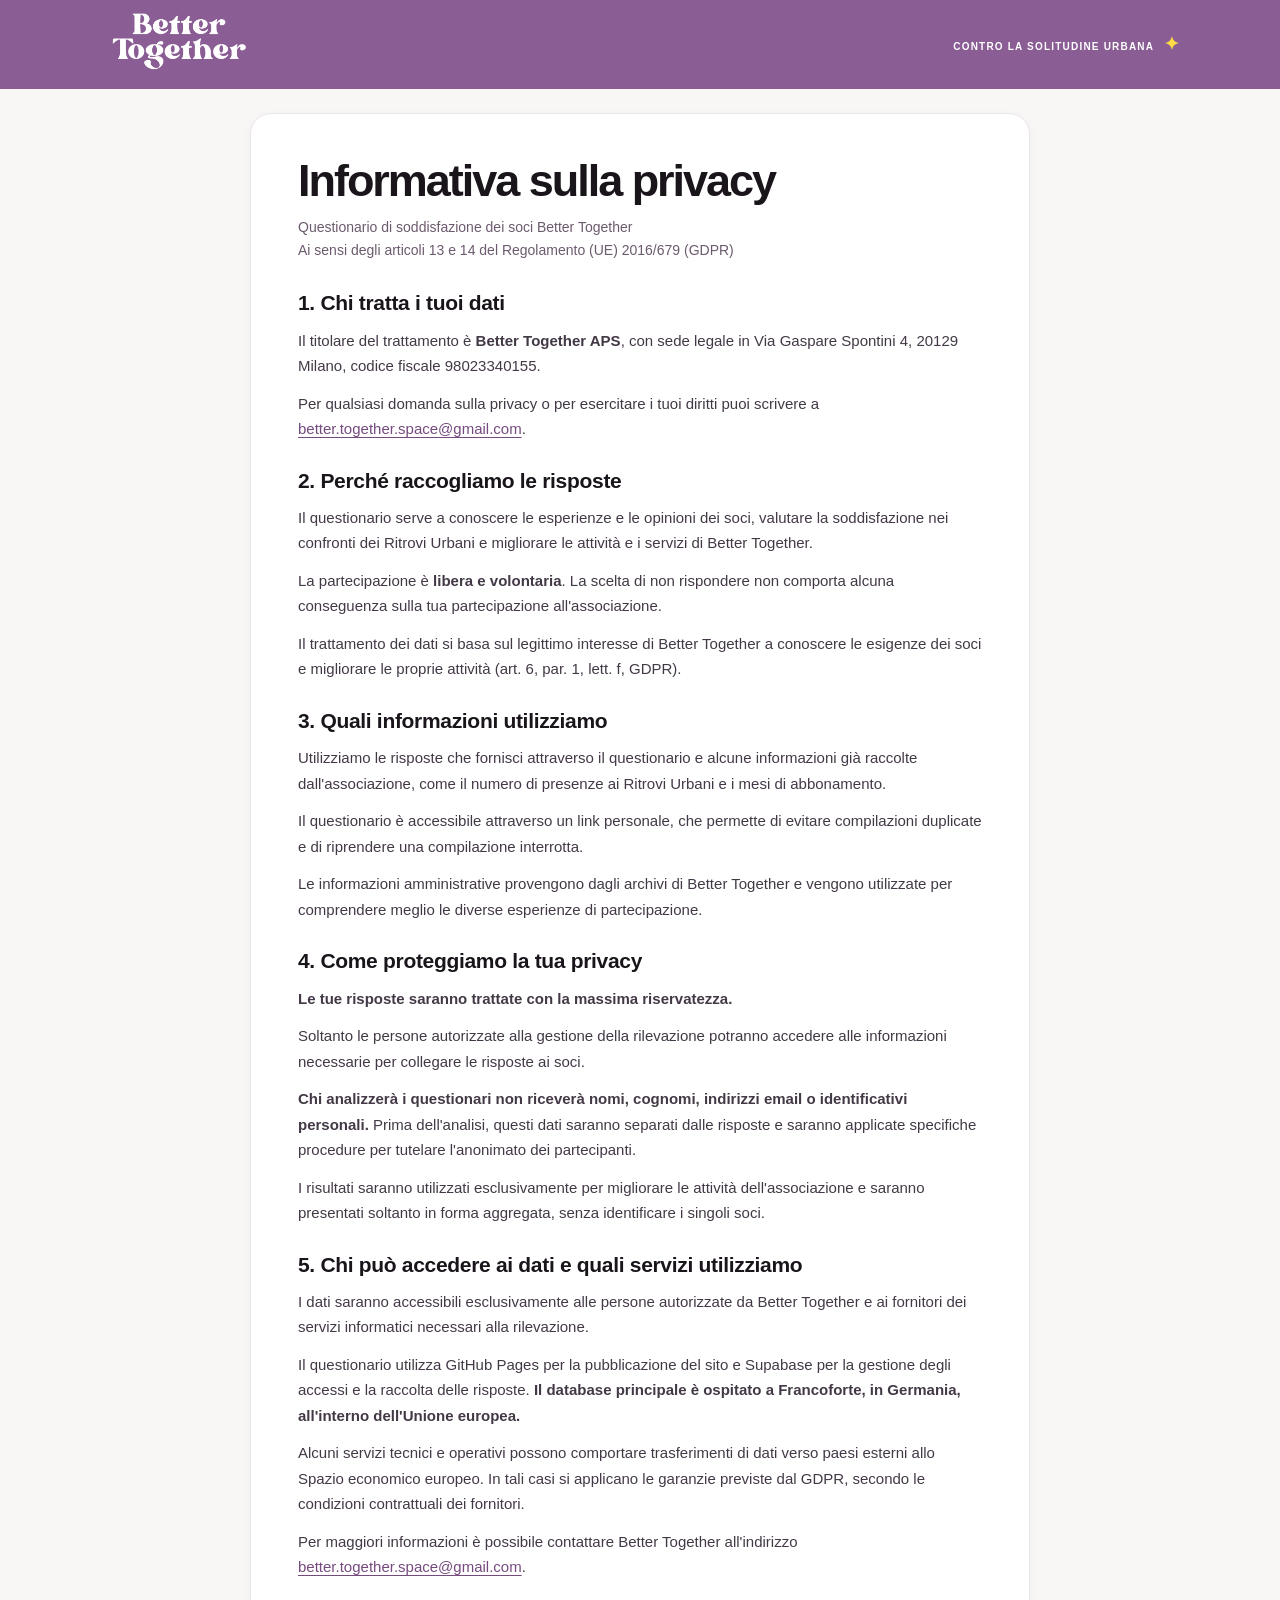
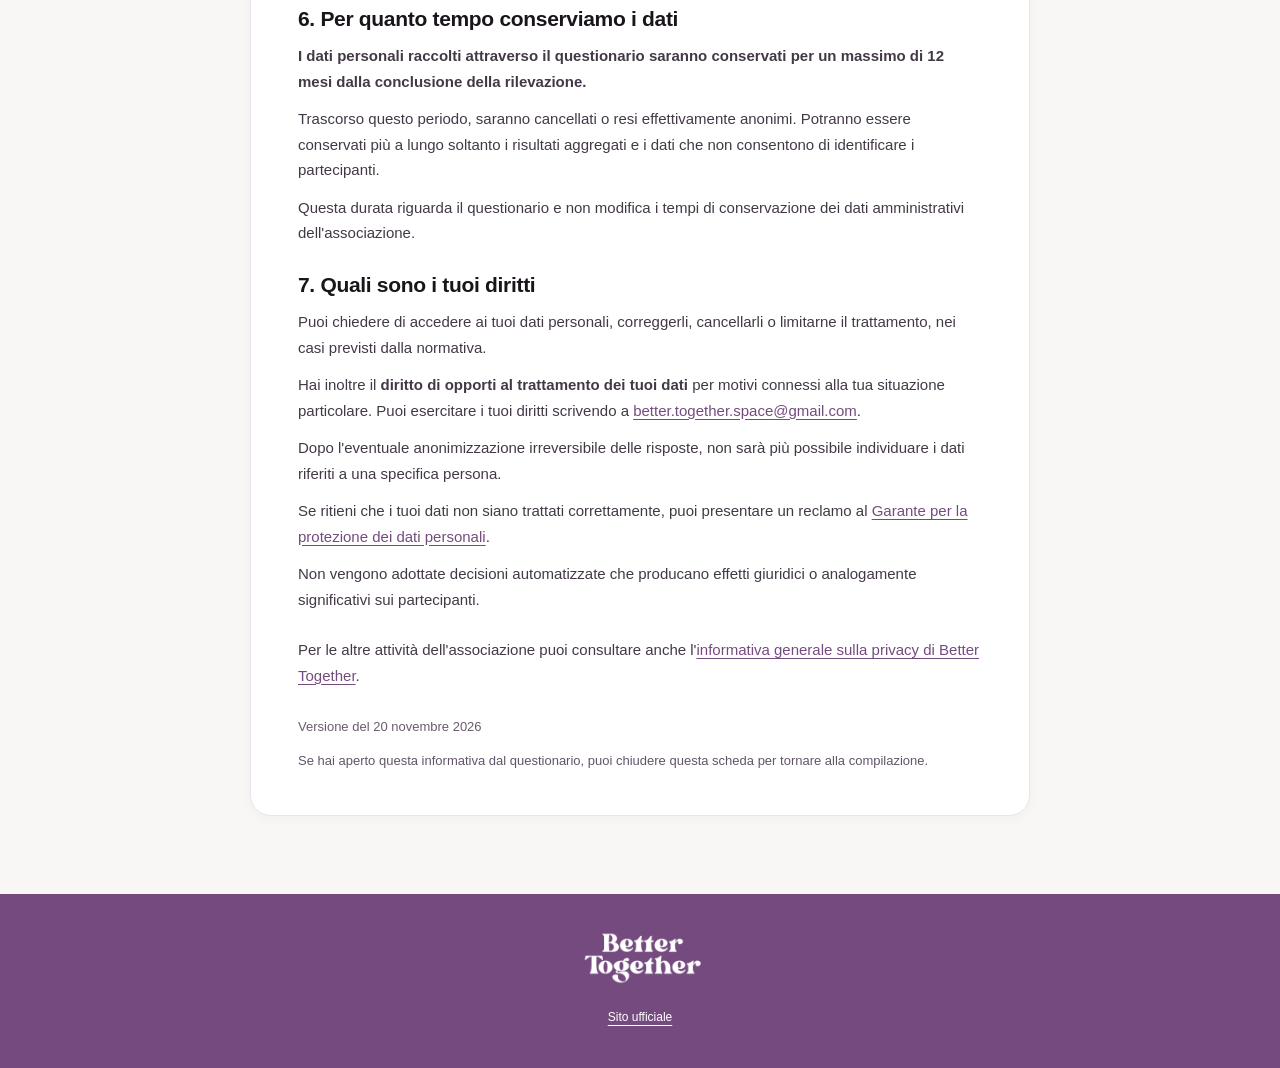
==== privacy.html @ 7e8d539b "Add files via upload" ====
<!doctype html>
<html lang="it">
<head>
<meta charset="utf-8">
<meta name="viewport" content="width=device-width,initial-scale=1">
<meta name="theme-color" content="#8a5d94">
<meta name="description" content="Informativa sul trattamento dei dati personali del questionario Better Together">
<meta name="referrer" content="no-referrer">
<title>Better Together | Informativa sulla privacy</title>
<link rel="stylesheet" href="styles.css">
</head>
<body>
<header class="site-top"><div class="header-inner"><div class="brand-wordmark"><img src="logo.png" alt="Better Together" width="177" height="78"></div><div class="header-right"><span class="header-kicker">CONTRO LA SOLITUDINE URBANA <span aria-hidden="true">✦</span></span></div></div></header>
<main class="shell" id="contenuto"><article class="single-flow"><div class="question-card intro-card bt-privacy-document">
<h1>Informativa sulla privacy</h1>
<p class="privacy-subtitle">Questionario di soddisfazione dei soci Better Together<br>Ai sensi degli articoli 13 e 14 del Regolamento (UE) 2016/679 (GDPR)</p>
<section><h2>1. Chi tratta i tuoi dati</h2>
<p>Il titolare del trattamento è <strong>Better Together APS</strong>, con sede legale in Via Gaspare Spontini 4, 20129 Milano, codice fiscale 98023340155.</p>
<p>Per qualsiasi domanda sulla privacy o per esercitare i tuoi diritti puoi scrivere a <a href="mailto:better.together.space@gmail.com">better.together.space@gmail.com</a>.</p></section>
<section><h2>2. Perché raccogliamo le risposte</h2>
<p>Il questionario serve a conoscere le esperienze e le opinioni dei soci, valutare la soddisfazione nei confronti dei Ritrovi Urbani e migliorare le attività e i servizi di Better Together.</p>
<p>La partecipazione è <strong>libera e volontaria</strong>. La scelta di non rispondere non comporta alcuna conseguenza sulla tua partecipazione all'associazione.</p>
<p>Il trattamento dei dati si basa sul legittimo interesse di Better Together a conoscere le esigenze dei soci e migliorare le proprie attività (art. 6, par. 1, lett. f, GDPR).</p></section>
<section><h2>3. Quali informazioni utilizziamo</h2>
<p>Utilizziamo le risposte che fornisci attraverso il questionario e alcune informazioni già raccolte dall'associazione, come il numero di presenze ai Ritrovi Urbani e i mesi di abbonamento.</p>
<p>Il questionario è accessibile attraverso un link personale, che permette di evitare compilazioni duplicate e di riprendere una compilazione interrotta.</p>
<p>Le informazioni amministrative provengono dagli archivi di Better Together e vengono utilizzate per comprendere meglio le diverse esperienze di partecipazione.</p></section>
<section><h2>4. Come proteggiamo la tua privacy</h2>
<p><strong>Le tue risposte saranno trattate con la massima riservatezza.</strong></p>
<p>Soltanto le persone autorizzate alla gestione della rilevazione potranno accedere alle informazioni necessarie per collegare le risposte ai soci.</p>
<p><strong>Chi analizzerà i questionari non riceverà nomi, cognomi, indirizzi email o identificativi personali.</strong> Prima dell'analisi, questi dati saranno separati dalle risposte e saranno applicate specifiche procedure per tutelare l'anonimato dei partecipanti.</p>
<p>I risultati saranno utilizzati esclusivamente per migliorare le attività dell'associazione e saranno presentati soltanto in forma aggregata, senza identificare i singoli soci.</p></section>
<section><h2>5. Chi può accedere ai dati e quali servizi utilizziamo</h2>
<p>I dati saranno accessibili esclusivamente alle persone autorizzate da Better Together e ai fornitori dei servizi informatici necessari alla rilevazione.</p>
<p>Il questionario utilizza GitHub Pages per la pubblicazione del sito e Supabase per la gestione degli accessi e la raccolta delle risposte. <strong>Il database principale è ospitato a Francoforte, in Germania, all'interno dell'Unione europea.</strong></p>
<p>Alcuni servizi tecnici e operativi possono comportare trasferimenti di dati verso paesi esterni allo Spazio economico europeo. In tali casi si applicano le garanzie previste dal GDPR, secondo le condizioni contrattuali dei fornitori.</p>
<p>Per maggiori informazioni è possibile contattare Better Together all'indirizzo <a href="mailto:better.together.space@gmail.com">better.together.space@gmail.com</a>.</p></section>
<section><h2>6. Per quanto tempo conserviamo i dati</h2>
<p><strong>I dati personali raccolti attraverso il questionario saranno conservati per un massimo di 12 mesi dalla conclusione della rilevazione.</strong></p>
<p>Trascorso questo periodo, saranno cancellati o resi effettivamente anonimi. Potranno essere conservati più a lungo soltanto i risultati aggregati e i dati che non consentono di identificare i partecipanti.</p>
<p>Questa durata riguarda il questionario e non modifica i tempi di conservazione dei dati amministrativi dell'associazione.</p></section>
<section><h2>7. Quali sono i tuoi diritti</h2>
<p>Puoi chiedere di accedere ai tuoi dati personali, correggerli, cancellarli o limitarne il trattamento, nei casi previsti dalla normativa.</p>
<p>Hai inoltre il <strong>diritto di opporti al trattamento dei tuoi dati</strong> per motivi connessi alla tua situazione particolare. Puoi esercitare i tuoi diritti scrivendo a <a href="mailto:better.together.space@gmail.com">better.together.space@gmail.com</a>.</p>
<p>Dopo l'eventuale anonimizzazione irreversibile delle risposte, non sarà più possibile individuare i dati riferiti a una specifica persona.</p>
<p>Se ritieni che i tuoi dati non siano trattati correttamente, puoi presentare un reclamo al <a href="https://www.garanteprivacy.it/" target="_blank" rel="noopener noreferrer">Garante per la protezione dei dati personali</a>.</p>
<p>Non vengono adottate decisioni automatizzate che producano effetti giuridici o analogamente significativi sui partecipanti.</p></section>
<p>Per le altre attività dell'associazione puoi consultare anche l'<a href="https://www.bettertogetherspace.it/privacy" target="_blank" rel="noopener noreferrer">informativa generale sulla privacy di Better Together</a>.</p>
<p class="privacy-date">Versione del 20 novembre 2026</p>
<p class="privacy-hint">Se hai aperto questa informativa dal questionario, puoi chiudere questa scheda per tornare alla compilazione.</p>
</div></article></main>
<footer class="site-footer"><div class="footer-logo"><img src="logo.png" alt="Better Together" width="132" height="60"></div><div><a href="https://www.bettertogetherspace.it/" target="_blank" rel="noopener noreferrer">Sito ufficiale</a></div></footer>
</body></html>
---- styles.css ----
/* Better Together - questionario di prova. Palette coordinata al materiale
   pubblico dell'associazione. Logo originale fornito dall'utente.
   I valori CSS non sono copiati dal sito ufficiale: non si certifica una
   corrispondenza pixel-per-pixel senza il foglio di stile originale. */
:root {
 --ink:#19151b; --ink2:#524b53; --quiet:#716973;
 --purple:#8a5d94; --purple-dark:#754b7f; --purple-soft:#f1e9f3;
 --yellow:#ffdc46; --canvas:#f9f7f5; --paper:#ffffff;
 --line:#e7e0e8; --radius:18px;
 --accent:var(--purple); --accent2:var(--purple-dark);
}
*{box-sizing:border-box}
html{font-family:Inter,"Helvetica Neue",Arial,sans-serif;line-height:1.52;background:var(--canvas);color:var(--ink)}
body{margin:0;background:var(--canvas)}
button,input,textarea{font:inherit}
button{cursor:pointer}
a{color:var(--purple-dark)}
button:focus-visible,input:focus-visible,textarea:focus-visible,a:focus-visible{outline:3px solid var(--yellow);outline-offset:3px}
[hidden],.hidden{display:none!important}
h1,h2,h3,p{margin-top:0}
h1,h2,h3{color:var(--ink)}
h1{font-weight:800;font-size:clamp(38px,5vw,66px);line-height:1.08;letter-spacing:-.048em}
h2{font-weight:750;font-size:clamp(24px,3vw,34px);line-height:1.28;letter-spacing:-.03em}
h3{font-size:20px;font-weight:750;line-height:1.35;letter-spacing:-.02em}
.site-top{background:var(--purple);color:#fff;padding:14px 24px;border-bottom:0;min-height:107px;display:flex;align-items:center}
.header-inner{width:min(1080px,100%);margin:0 auto;display:flex;justify-content:space-between;align-items:center;gap:25px}
.brand-wordmark{display:inline-flex;align-items:center;flex-shrink:0;text-decoration:none;line-height:1}
.brand-wordmark img{display:block;width:177px;height:auto;max-height:92px;object-fit:contain}
.header-right{display:flex;align-items:flex-end;flex-direction:column;gap:9px}
.header-kicker{color:#fff;font-size:10px;text-transform:uppercase;letter-spacing:.12em;font-weight:700}
.header-kicker span{color:var(--yellow);font-size:18px;margin-left:6px}
.top-label{font-weight:750;color:#19151b;background:var(--yellow);font-size:10px;letter-spacing:.105em;text-transform:uppercase;border-radius:999px;padding:7px 14px}
.demo-ribbon{background:#f0e7f2;color:#53395c;padding:9px 18px;text-align:center;font-size:10px;letter-spacing:.13em;font-weight:750;border-bottom:1px solid #e8deeb}
.demo-ribbon span{color:#a67d13;margin:0 7px;font-size:15px}
.shell{width:min(1040px,100%);margin:0 auto;padding:43px 24px 78px;min-height:calc(100vh - 270px)}
.site-footer{background:var(--purple-dark);color:#fff;text-align:center;padding:35px 18px 42px;font-size:12px;display:flex;flex-direction:column;align-items:center;gap:10px}
.site-footer a{color:#fff;text-underline-offset:4px}.site-footer span{color:var(--yellow);margin:0 8px}
.footer-logo img{display:block;width:132px;height:auto;max-height:70px;margin:0 auto 5px;object-fit:contain}
.eyebrow{display:inline-block;color:var(--purple-dark);font-weight:750;font-size:11px;letter-spacing:.13em;margin-bottom:17px}
.lead{font-size:17px;line-height:1.65;color:var(--ink2);max-width:650px}
.muted{color:var(--ink2)}.small{font-size:13px}
.home-hero{background:var(--purple);color:#fff;padding:55px 58px 56px;border:0;border-radius:22px;position:relative;isolation:isolate;overflow:hidden;margin:0 0 40px}
.home-hero:before{display:none}
.home-hero:after{content:'\2726';position:absolute;right:28px;top:-52px;font:bold 265px/1 Georgia,serif;color:rgba(255,220,70,.28);z-index:-1;transform:rotate(-10deg)}
.home-hero .eyebrow{color:var(--yellow);background:none;border:0;border-radius:0;padding:0;letter-spacing:.13em}
.home-hero h1{font-size:clamp(42px,6vw,76px);font-weight:800;line-height:1.03;letter-spacing:-.055em;color:#fff;max-width:700px;margin-bottom:22px}
.home-hero h1 em{font-style:normal;color:var(--yellow);background:none;border:0;box-shadow:none;padding:0;transform:none;display:inline}
.home-hero .lead{color:#fff;max-width:570px;font-weight:450;position:relative}
.hero-lines{display:inline-flex;align-items:center;gap:3px;border:0;border-radius:999px;background:rgba(0,0,0,.23);color:#fff;letter-spacing:.10em;font-weight:700;font-size:10px;padding:10px 15px;margin-top:14px;flex-wrap:wrap}
.hero-lines span{color:var(--yellow);font-size:17px;margin:0 7px}
.mini-heading{font-size:26px;font-weight:780;margin:36px 0 6px;letter-spacing:-.025em}
.profile-grid{display:grid;grid-template-columns:repeat(2,minmax(0,1fr));gap:17px;margin:22px 0 32px}
.profile-card{display:block;background:white;color:inherit;text-decoration:none;border:1px solid var(--line);padding:26px;border-radius:17px;transition:box-shadow .15s,transform .15s,border-color .15s}
.profile-card:hover{border-color:var(--purple);box-shadow:0 5px 16px rgba(70,40,80,.06);transform:translateY(-2px)}
.profile-card h3{margin:15px 0 8px}.profile-card p{font-size:14px;color:var(--ink2);margin-bottom:20px}
.tag{display:inline-block;background:var(--purple-soft);color:#694373;font-size:11px;letter-spacing:.04em;font-weight:750;border-radius:999px;padding:6px 11px}
.tag.green{background:#ebf1e9;color:#366344}.tag.amber{background:#fff1d1;color:#795914}
.card-foot{display:flex;justify-content:space-between;align-items:center;gap:12px;padding-top:16px;border-top:1px solid var(--line);font-size:12px;font-weight:700}
.card-foot span:last-child{color:var(--purple-dark)}.card-foot b{font-size:18px}
.intro-note,.aside-note{border:1px solid #e7dce9;background:#f3edf5;color:#4d3a53;border-radius:13px;padding:16px 20px;font-size:14px;line-height:1.55}
.single-flow{max-width:780px;margin:0 auto}
.headrow{display:flex;justify-content:space-between;align-items:center;gap:14px;margin:12px 0 10px}
.count{color:var(--ink2);font-size:13px;font-weight:650}
.demo-id{border:1px solid #e4d9e6;color:#6a5071;background:#f5eef6;border-radius:999px;font-size:11px;font-weight:700;padding:5px 11px}
.progress-bg{height:7px;background:#e8e0e9;border-radius:999px;overflow:hidden;margin-bottom:28px}
.progress-fill{height:100%;background:var(--purple);border-radius:999px;transition:width .2s}
.question-card{background:var(--paper);border:1px solid #eae4eb;border-radius:21px;box-shadow:0 3px 12px rgba(70,40,80,.035);padding:43px 47px;min-height:320px}
.question-card h2{font-size:clamp(24px,3vw,33px);font-weight:750;margin:0 0 25px;line-height:1.32}
.question-code{display:inline-block;background:var(--purple-soft);color:#604369;border-radius:999px;font-size:11px;font-weight:750;letter-spacing:.07em;padding:7px 12px;margin-bottom:23px}
.hint{font-size:14px;color:#5d5260;line-height:1.6;margin-bottom:17px}
.choice-list{display:grid;gap:10px}
.choice{display:flex;align-items:flex-start;gap:14px;background:#fff;border:1px solid #e4dce5;border-radius:12px;padding:15px 17px;font-size:15px;line-height:1.5;cursor:pointer;transition:background .12s,border-color .12s}
.choice:hover,.special-choice:hover{border-color:#ae8bb6;background:#fcf9fc}
.choice.selected,.special-choice.selected{background:#f4ebf6;border-color:var(--purple);box-shadow:inset 0 0 0 1px var(--purple)}
.choice input{width:19px;height:19px;flex-shrink:0;margin:2px 0 0;accent-color:var(--purple)}
.specials{display:grid;gap:9px;margin-top:22px}.specials .choice-list{gap:9px}
.special-choice{display:flex;align-items:center;gap:12px;border:1px solid #e3dce5;border-radius:12px;background:#fdfbfd;padding:13px 16px;font-size:14px;cursor:pointer}
.special-choice input,.matrix-special input{accent-color:var(--purple)}
.write-in{display:block;margin:10px 0 4px 31px}.write-in label{display:block;font-size:12px;color:var(--ink2);margin-bottom:6px}
.write-in input,.open-answer{display:block;width:100%;background:#fff;border:1px solid #d9cddb;color:var(--ink);border-radius:10px;padding:13px 14px}
.open-answer{min-height:135px;resize:vertical}
.scale-labeled{display:grid;grid-template-columns:repeat(5,minmax(0,1fr));gap:8px;margin:13px 0 20px}
.scale-label{display:flex;flex-direction:column;align-items:center;justify-content:flex-start;min-width:0;gap:10px;background:#fff;color:var(--ink);border:1px solid #e1d9e3;border-radius:12px;min-height:112px;padding:13px 7px 11px;text-align:center;transition:background .12s,border-color .12s}
.scale-label:hover{border-color:var(--purple);background:#faf5fb}
.scale-label strong{display:flex;align-items:center;justify-content:center;width:36px;height:36px;border-radius:50%;background:var(--purple-soft);color:#55385e;font-size:17px}
.scale-label span{font-size:12px;line-height:1.24;overflow-wrap:anywhere}
.scale-label.active{background:var(--purple);color:#fff;border-color:var(--purple)}
.scale-label.active strong{background:#fff;color:var(--purple-dark)}
.mobile-scale-legend{display:none}
.item-label{padding:13px 16px;margin:0 0 21px;background:var(--purple-soft);color:#5c3a64;border-radius:10px;font-weight:720}
.scale-legend{display:grid;grid-template-columns:repeat(5,minmax(0,1fr));gap:5px;border-bottom:1px solid var(--line);padding:10px 0 16px;color:#66546a;font-size:10px;line-height:1.32}
.scale-legend span{text-align:center}.scale-legend b{display:block;font-size:15px}
.matrix-row{padding:19px 0;border-bottom:1px solid var(--line)}
.matrix-label{font-size:15px;font-weight:700;margin-bottom:13px}
.matrix-numbers{display:grid;grid-template-columns:repeat(5,minmax(0,1fr));gap:7px}
.matrix-choice{border:1px solid #ddd3df;border-radius:10px;background:#fff;color:var(--ink);font-size:15px;min-height:43px;font-weight:750}
.matrix-choice:hover{border-color:var(--purple)}
.matrix-choice.active{background:var(--purple);color:#fff;border-color:var(--purple)}
.matrix-extras{display:grid;gap:8px;margin-top:13px}
.matrix-special{display:flex;gap:8px;align-items:flex-start;color:var(--ink2);font-size:12px;cursor:pointer}
.matrix-special input{margin-top:3px;flex:none}.matrix-special.selected{color:var(--purple-dark);font-weight:700}
.postal-label{display:block;font-size:13px;font-weight:700;margin-bottom:8px}
.postal-wrap input{width:min(260px,100%);background:#fff;color:var(--ink);border:1px solid #d5c9d6;border-radius:11px;padding:14px;font-size:18px;letter-spacing:.12em}
.intro-card h1{font-size:clamp(33px,4vw,48px);margin-bottom:23px}
.intro-text{font-size:15px;color:#4d454f;line-height:1.72}.intro-text p{margin-bottom:15px}
.intro-card .aside-note{margin-top:22px}
.intro-box{background:var(--purple-soft);border-left:4px solid var(--purple);padding:16px 20px;margin:23px 0;border-radius:0 12px 12px 0}
.intro-box strong{display:block;margin-bottom:5px}.intro-box p{color:var(--ink2);font-size:14px;margin:0}
.skip{border-top:1px solid var(--line);padding-top:18px;margin:27px 0 0;color:#756c77;font-size:13px}
.actions{display:flex;align-items:center;justify-content:space-between;gap:12px;margin:24px 0 17px}
.btn{display:inline-flex;align-items:center;justify-content:center;gap:8px;text-decoration:none;border:1px solid #d2c4d4;background:#fff;color:#4c3852;border-radius:999px;padding:13px 23px;font-weight:730;font-size:14px;transition:background .12s,transform .12s}
.btn:hover{background:#f3ebf4;transform:translateY(-1px)}
.btn.primary{border-color:var(--purple);background:var(--purple);color:#fff}
.btn.primary:hover{background:var(--purple-dark);border-color:var(--purple-dark)}
.btn:disabled{opacity:.4;cursor:not-allowed}
.survey-below{text-align:center;font-size:12px;color:#746a76}
.survey-below span{color:var(--yellow);margin:0 6px}
.alert{margin-top:12px;padding:12px;border-radius:10px;background:#fff3db;border:1px solid #ead4aa;color:#79551e;font-size:13px}
.finish-icon{width:55px;height:55px;border-radius:50%;display:grid;place-content:center;background:var(--purple-soft);color:var(--purple-dark);font-size:27px;font-weight:750;margin-bottom:21px}
.result-stat{display:flex;gap:12px;flex-wrap:wrap;margin:21px 0 28px}
.stat{background:var(--purple-soft);border-radius:10px;padding:12px 15px;font-size:13px}.stat strong{display:block;font-size:18px}
.csv-preview{overflow:auto;max-height:150px;border:1px solid var(--line);border-radius:10px;background:#fcfafc;padding:14px;font:12px/1.4 ui-monospace,monospace;white-space:pre}
.detail{border-top:1px solid var(--line);margin-top:22px;padding-top:13px;font-size:13px}.detail summary{color:var(--purple-dark);font-weight:700;cursor:pointer}
.detail p{color:var(--ink2)}
.demo-only{margin-bottom:18px}
@media(max-width:760px){
 .site-top{padding:12px 16px;min-height:91px}.brand-wordmark img{width:142px;max-height:75px}
 .header-kicker{font-size:9px}.top-label{font-size:9px;padding:6px 10px}
 .demo-ribbon{font-size:9px;line-height:1.6;padding:7px 10px;letter-spacing:.04em}
 .shell{padding:27px 16px 64px}
 .home-hero{padding:37px 28px 38px;margin:0 0 34px}
 .home-hero:after{font-size:190px;top:-18px;right:-33px}
 .home-hero h1{font-size:clamp(41px,7vw,58px)}
 .home-hero .lead{font-size:16px}
 .profile-grid{grid-template-columns:1fr}
 .question-card{padding:32px 27px}.question-card h2{font-size:25px}
 .actions{flex-wrap:wrap}.actions .btn{min-height:48px}
}
@media(max-width:550px){
 .header-kicker{display:none}.brand-wordmark img{width:129px}
 .home-hero h1{font-size:42px}
 .question-card{padding:28px 21px}
 .scale-labeled{gap:6px;align-items:stretch}
 .scale-label{height:150px;min-height:150px;padding:11px 4px 10px;justify-content:flex-start;gap:11px}
 .scale-label strong{flex:0 0 33px;height:33px;width:33px;font-size:16px}
 .scale-label span{display:block;font-size:clamp(9px,2.8vw,11px);line-height:1.26;overflow-wrap:anywhere;hyphens:manual}
 .scale-legend{font-size:9px;gap:3px}
 .btn{padding:12px 18px}
}
@media(max-width:390px){
 .shell{padding:25px 11px 59px}
 .site-top{padding:10px 13px}.brand-wordmark img{width:114px}.top-label{font-size:8px}
 .home-hero{padding:32px 20px 35px}.home-hero h1{font-size:38px}
 .question-card{padding:26px 16px}
 .scale-labeled{gap:4px}.scale-legend{font-size:8px}
 .scale-label{height:156px;min-height:156px;padding:10px 2px 9px;gap:9px}
 .scale-label span{font-size:10px;line-height:1.2}
 .choice{padding:12px 11px;font-size:14px}
}
@media(prefers-reduced-motion:reduce){*,*:before,*:after{transition:none!important;scroll-behavior:auto!important}}

/* Brand header corrections */
.site-top{background:#8a5d94!important;border-bottom:0}
.site-footer{background:#754b7f}
.header-kicker{color:#fff}
.top-label{background:#ffdc46;color:#25102a}

/* Avanzamento: una risposta e richiesta per ogni domanda mostrata. */
.action-next{display:flex;align-items:center;justify-content:flex-end;gap:11px;flex-wrap:wrap}
@media(max-width:600px){
 .actions{align-items:center}
 .action-next{margin-left:auto;max-width:100%}
}
/* Composizione responsiva delle quattro batterie, senza scorrimento orizzontale. */
.matrix-legend{display:grid;grid-template-columns:repeat(5,minmax(0,1fr));gap:8px;margin:16px 0 10px}
.matrix-legend-item{border-radius:10px;background:#f4eff5;text-align:center;padding:9px 6px;min-width:0}
.matrix-legend-item b{display:block;color:#6e4978;font-size:15px;margin-bottom:4px}
.matrix-legend-item span{display:block;font-size:11px;line-height:1.35;overflow-wrap:anywhere;hyphens:auto}
.matrix-rows{margin:4px 0 0}
.matrix-extra-button{display:block;width:100%;border:1px solid #e3dce5;background:#fff;color:#625368;border-radius:9px;padding:11px 12px;font-size:13px;text-align:left;line-height:1.45}
.matrix-extra-button.active{background:#8a5d94;color:#fff;border-color:#8a5d94}
.matrix-extra-button:hover{border-color:#8a5d94}
.choice-wrap{min-width:0}
.choice-wrap .choice{width:100%}
.intro-text p:last-child{margin-bottom:0}
@media(max-width:550px){
 .matrix-legend{gap:4px}
 .matrix-legend-item{padding:8px 2px}
 .matrix-legend-item span{font-size:10px}
 .matrix-numbers{gap:5px}
 .matrix-choice{min-height:46px}
 .matrix-row{padding:19px 0}
 .question-card h2{font-size:23px}
}
/* Le etichette complete delle batterie su smartphone sono mostrate in una legenda
   leggibile; i pulsanti di risposta rimangono disposti orizzontalmente. */
@media(max-width:550px){
 .matrix-legend{grid-template-columns:repeat(2,minmax(0,1fr))!important;gap:7px}
 .matrix-legend-item{display:flex;align-items:flex-start;text-align:left;gap:7px;padding:9px 8px}
 .matrix-legend-item b{font-size:13px;margin:0;flex:0 0 18px}
 .matrix-legend-item span{font-size:12px;line-height:1.4;overflow-wrap:break-word;hyphens:none}
}

/* Le legende delle batterie hanno riquadri di uguale dimensione, anche in presenza
   di un numero dispari di categorie. */
@media(max-width:550px){
 .matrix-legend{align-items:stretch}
 .matrix-legend-item{min-height:52px;height:100%;}
 .matrix-legend-item:last-child:nth-child(odd){grid-column:auto}
}


/* Presentazione delle risposte identica per desktop e smartphone.
   Una categoria = un pulsante con numero + etichetta completa.
   Stesse dimensioni e ordine per ogni opzione, senza legenda separata su mobile. */
.scale-labeled {
  display:grid;
  grid-template-columns:minmax(0,1fr);
  grid-auto-rows:1fr;
  gap:9px;
  margin:15px 0 20px;
}
.scale-label {
  display:grid;
  grid-template-columns:40px minmax(0,1fr);
  align-items:center;
  justify-content:stretch;
  gap:14px;
  width:100%;
  height:70px;
  min-height:70px;
  padding:10px 16px;
  text-align:left;
}
.scale-label strong {
  width:38px;
  height:38px;
  flex:none;
  font-size:17px;
}
.scale-label span {
  display:block !important;
  font-size:15px;
  line-height:1.35;
  overflow-wrap:normal;
  hyphens:none;
}
.mobile-scale-legend{display:none !important}
/* Nelle batterie la legenda e la selezione hanno lo stesso layout
   a qualunque larghezza: legenda leggibile sopra, pulsanti numerici sotto. */
.matrix-legend {
  display:grid !important;
  grid-template-columns:minmax(0,1fr) !important;
  grid-auto-rows:1fr;
  gap:6px;
  margin:15px 0 15px;
}
.matrix-legend-item {
  display:flex !important;
  align-items:center;
  gap:12px;
  width:100%;
  min-height:44px;
  height:100%;
  padding:9px 13px;
  text-align:left;
}
.matrix-legend-item b {
  display:flex;
  align-items:center;
  justify-content:center;
  flex:0 0 30px;
  width:30px;
  height:30px;
  margin:0;
  border-radius:50%;
  background:#e9ddeb;
  color:#674575;
  font-size:15px;
}
.matrix-legend-item span {
  display:block;
  font-size:14px;
  line-height:1.35;
  overflow-wrap:normal;
  hyphens:none;
}
@media(max-width:550px){
  .scale-labeled{grid-template-columns:minmax(0,1fr);gap:9px}
  .scale-label{height:70px;min-height:70px;gap:12px;padding:10px 12px;justify-content:stretch}
  .scale-label strong{width:38px;height:38px;font-size:17px}
  .scale-label span{font-size:14px;line-height:1.35}
  .matrix-legend {grid-template-columns:minmax(0,1fr) !important;gap:6px}
  .matrix-legend-item {min-height:44px;padding:9px 12px}
  .matrix-legend-item b{font-size:15px;flex:0 0 30px}
  .matrix-legend-item span{font-size:14px;line-height:1.35}
}

/* Batterie: un item per schermata, stessa scala completa su ogni dispositivo. */
.battery-item-label {
  font-size:clamp(19px,2.3vw,23px);
  line-height:1.35;
  color:var(--purple-dark);
  margin:0 0 8px;
  font-weight:750;
}
.battery-instruction {margin:0 0 16px;}
/* Mantiene le caselle di risposta identiche anche nelle batterie a quattro punti. */
.scale-labeled {grid-auto-rows:minmax(70px,1fr);}
.scale-label {box-sizing:border-box;}
@media(max-width:550px){
  .battery-item-label{font-size:20px;}
}


/* INTERFACCIA PIU COMPATTA - VERSIONE 2
   Un solo schema visivo per desktop e smartphone; item delle batterie singoli.
   Le cinque categorie conservano etichette complete e caselle uguali per scala. */
.site-top { min-height:89px; padding:8px 20px; }
.brand-wordmark img { width:152px; max-height:78px; }
.shell { padding-top:24px; }
.eyebrow { margin-bottom:9px; }
.progress-bg { margin-bottom:14px; }
.question-card:not(.intro-card) { min-height:0; padding:24px 29px; }
.question-card h2 { font-size:clamp(21px,2.05vw,24px); line-height:1.25; margin-bottom:12px; }
.hint { font-size:13px; line-height:1.44; margin-bottom:10px; }
.battery-item-label { font-size:18px; line-height:1.25; margin-bottom:5px; }
.battery-instruction { margin-bottom:9px; }
.scale-labeled {
  display:grid; grid-template-columns:minmax(0,1fr);
  grid-auto-rows:minmax(48px,1fr); gap:4px; margin:8px 0 10px;
}
.scale-label {
  display:grid; grid-template-columns:30px minmax(0,1fr);
  width:100%; height:auto; min-height:48px; align-items:center; justify-content:stretch;
  gap:10px; padding:6px 12px; border-radius:9px; text-align:left;
}
.scale-label strong { width:28px; height:28px; font-size:13px; }
.scale-label span { display:block !important; font-size:14px; line-height:1.3; overflow-wrap:normal; hyphens:none; }
.mobile-scale-legend { display:none !important; }
.choice-list { gap:6px; }
.choice { min-height:44px; align-items:center; padding:9px 13px; font-size:14px; line-height:1.4; gap:10px; }
.choice input { margin:0; }
.specials { margin-top:10px; gap:6px; }
.special-choice { min-height:44px; padding:8px 12px; font-size:14px; line-height:1.4; }
.actions { margin:13px 0 10px; }
@media(max-width:760px) {
 .question-card:not(.intro-card) { padding:20px 19px; }
}
@media(max-width:550px) {
 .site-top { min-height:78px; padding:8px 16px; }
 .brand-wordmark img { width:137px; max-height:66px; }
 .shell { padding-top:17px; }
 .question-card:not(.intro-card) { padding:18px 16px; }
 .question-card h2 { font-size:19px; line-height:1.27; margin-bottom:10px; }
 .battery-item-label { font-size:17px; line-height:1.28; }
 .scale-labeled { grid-template-columns:minmax(0,1fr); grid-auto-rows:minmax(48px,1fr); gap:4px; margin:8px 0 10px; }
 .scale-label { height:auto; min-height:48px; padding:6px 10px; gap:10px; grid-template-columns:30px minmax(0,1fr); }
 .scale-label strong { width:28px; height:28px; font-size:13px; }
 .scale-label span { font-size:14px; line-height:1.3; }
 .specials { margin-top:10px; }
}
@media(max-width:360px) {
 .question-card:not(.intro-card) { padding:17px 12px; }
 .scale-label { padding:6px 9px; }
}


/* PHONE-FIT: maggiore spazio utile durante la compilazione.
   Nessuna modifica alle domande, ai codici, all'ordine delle risposte o ai filtri.
   La struttura delle categorie rimane identica su tutti i dispositivi. */
body[data-survey-screen="question"] { min-height:100dvh; display:flex; flex-direction:column; }
body[data-survey-screen="question"] .site-footer { display:none; }
body[data-survey-screen="question"] .site-top { min-height:54px; padding:5px 17px; }
body[data-survey-screen="question"] .brand-wordmark img { width:100px; max-height:48px; }
body[data-survey-screen="question"] .header-kicker { font-size:9px; }
body[data-survey-screen="question"] .shell {
  flex:1; width:100%; min-height:0; padding:12px 16px 10px;
}
body[data-survey-screen="question"] .single-flow {
  display:flex; flex-direction:column; min-height:calc(100dvh - 76px);
}
body[data-survey-screen="question"] .eyebrow {font-size:10px; letter-spacing:.08em; margin-bottom:5px;}
body[data-survey-screen="question"] .progress-bg {height:4px; margin-bottom:9px;}
body[data-survey-screen="question"] .question-card {padding:18px 20px; border-radius:15px;}
body[data-survey-screen="question"] .question-card h2 {
  font-size:clamp(18px,2vw,21px); line-height:1.23; margin-bottom:10px;
}
body[data-survey-screen="question"] .hint {font-size:12px; line-height:1.33; margin-bottom:7px;}
body[data-survey-screen="question"] .battery-item-label {font-size:16px; margin-bottom:3px; line-height:1.24;}
body[data-survey-screen="question"] .battery-instruction {font-size:11px; line-height:1.3; margin:0 0 7px;}
body[data-survey-screen="question"] .scale-labeled {gap:3px; margin:5px 0 6px; grid-auto-rows:minmax(44px,1fr);}
body[data-survey-screen="question"] .scale-label {min-height:44px; padding:5px 10px; gap:10px;}
body[data-survey-screen="question"] .scale-label strong {width:26px; height:26px; font-size:12px;}
body[data-survey-screen="question"] .scale-label span {font-size:13px; line-height:1.25;}
body[data-survey-screen="question"] .specials {gap:4px; margin-top:7px;}
body[data-survey-screen="question"] .special-choice {min-height:44px; padding:7px 10px; font-size:12px; line-height:1.3; gap:8px;}
body[data-survey-screen="question"] .special-choice input {flex-shrink:0;}
body[data-survey-screen="question"] .choice-list {gap:4px;}
body[data-survey-screen="question"] .choice {min-height:44px; padding:7px 11px; font-size:13px; line-height:1.25;}
body[data-survey-screen="question"] .choice input {width:18px; height:18px;}
body[data-survey-screen="question"] .actions {margin:9px 0 2px; padding-bottom:env(safe-area-inset-bottom,0px);}
body[data-survey-screen="question"] .single-flow > .actions {margin-top:auto; padding-top:9px;}
body[data-survey-screen="question"] .actions .btn {min-height:44px; padding:9px 17px; font-size:13px;}
body[data-survey-screen="question"] .write-in {margin-top:5px;}
body[data-survey-screen="question"] .write-in input {padding:9px 11px;}
body[data-survey-screen="question"] .alert {margin-top:6px; padding:7px 9px; font-size:12px;}

@media(max-width:550px){
 body[data-survey-screen="question"] .site-top {min-height:45px; height:45px; padding:3px 13px;}
 body[data-survey-screen="question"] .brand-wordmark img {width:83px; max-height:40px;}
 body[data-survey-screen="question"] .shell {padding:6px 10px 4px;}
 body[data-survey-screen="question"] .single-flow {min-height:calc(100dvh - 55px);}
 body[data-survey-screen="question"] .eyebrow {font-size:9px; margin-bottom:4px;}
 body[data-survey-screen="question"] .progress-bg {height:3px; margin-bottom:7px;}
 body[data-survey-screen="question"] .question-card {padding:12px 13px; border-radius:13px;}
 body[data-survey-screen="question"] .question-card h2 {font-size:17px; line-height:1.21; margin-bottom:7px;}
 body[data-survey-screen="question"] .hint {font-size:11px; margin-bottom:6px; line-height:1.3;}
 body[data-survey-screen="question"] .battery-item-label {font-size:15px; margin-bottom:2px;}
 body[data-survey-screen="question"] .battery-instruction {font-size:11px; margin-bottom:5px;}
 body[data-survey-screen="question"] .scale-labeled {gap:3px; margin:5px 0 5px; grid-auto-rows:minmax(44px,1fr);}
 body[data-survey-screen="question"] .scale-label {min-height:44px; height:auto; padding:5px 9px; grid-template-columns:26px minmax(0,1fr); gap:8px;}
 body[data-survey-screen="question"] .scale-label span {font-size:13px;}
 body[data-survey-screen="question"] .specials {gap:3px; margin-top:5px;}
 body[data-survey-screen="question"] .special-choice {min-height:44px; font-size:12px; padding:5px 9px;}
 body[data-survey-screen="question"] .choice {min-height:44px; padding:5px 9px; font-size:12.5px; line-height:1.25;}
 body[data-survey-screen="question"] .actions {margin-bottom:0;}
 body[data-survey-screen="question"] .single-flow > .actions {padding-top:6px;}
 body[data-survey-screen="question"] .actions .btn {min-height:44px; padding:7px 15px;}
}
@media(max-width:360px) and (max-height:700px){
 body[data-survey-screen="question"] .shell {padding:4px 8px;}
 body[data-survey-screen="question"] .question-card {padding:10px 11px;}
 body[data-survey-screen="question"] .question-card h2 {font-size:16px;}
 body[data-survey-screen="question"] .scale-label span {font-size:12.5px;}
}

/* Rifinitura: rimuove la riga ridondante sopra la barra di avanzamento.
   Le domande e le risposte restano identiche su desktop e smartphone. */
body[data-survey-screen="question"] .eyebrow {display:none;}
body[data-survey-screen="question"] .progress-bg {margin-bottom:7px;}
body[data-survey-screen="question"] .single-flow {min-height:calc(100dvh - 88px);}
body[data-survey-screen="question"] .question-card .muted.small:not(.battery-instruction) {font-size:12px;line-height:1.3;margin-bottom:8px!important;}
@media(max-width:550px){
 body[data-survey-screen="question"] .site-top {height:40px;min-height:40px;padding:2px 10px;}
 body[data-survey-screen="question"] .brand-wordmark img {width:77px;max-height:36px;}
 body[data-survey-screen="question"] .single-flow {min-height:calc(100dvh - 50px);}
 body[data-survey-screen="question"] .shell {padding:5px 10px 3px;}
 body[data-survey-screen="question"] .progress-bg {margin-bottom:5px;}
}


/* PROVA: caratteri leggibili e caselle basse, senza cambiare identita visiva,
   numero/ordine delle risposte, o schema di somministrazione. */
@media (max-width: 550px) {
 body[data-survey-screen="question"] .site-top {height:36px;min-height:36px;padding:1px 10px;}
 body[data-survey-screen="question"] .brand-wordmark img {width:74px;max-height:34px;}
 body[data-survey-screen="question"] .shell {padding:4px 8px 2px;}
 body[data-survey-screen="question"] .single-flow {min-height:calc(100dvh - 42px);}
 body[data-survey-screen="question"] .progress-bg {height:3px;margin-bottom:4px;}
 body[data-survey-screen="question"] .question-card {padding:10px 12px;border-radius:12px;}
 body[data-survey-screen="question"] .question-card h2 {font-size:20px;line-height:1.19;margin:0 0 6px;}
 body[data-survey-screen="question"] .hint {font-size:13.5px;line-height:1.24;margin:0 0 5px;}
 body[data-survey-screen="question"] .battery-item-label {font-size:17px;line-height:1.2;margin-bottom:2px;}
 body[data-survey-screen="question"] .battery-instruction {font-size:13px;line-height:1.23;margin-bottom:5px;}
 body[data-survey-screen="question"] .scale-labeled {gap:2px;margin:4px 0 4px;grid-auto-rows:minmax(44px,auto);}
 body[data-survey-screen="question"] .scale-label {height:auto;min-height:44px;padding:3px 10px;grid-template-columns:26px minmax(0,1fr);gap:9px;border-radius:8px;}
 body[data-survey-screen="question"] .scale-label strong {height:26px;width:26px;font-size:13px;}
 body[data-survey-screen="question"] .scale-label span {font-size:16px;line-height:1.21;}
 body[data-survey-screen="question"] .specials {gap:2px;margin-top:4px;}
 body[data-survey-screen="question"] .special-choice {min-height:44px;padding:3px 10px;font-size:15px;line-height:1.22;gap:9px;}
 body[data-survey-screen="question"] .special-choice input {width:18px;height:18px;}
 body[data-survey-screen="question"] .choice-list {gap:3px;}
 body[data-survey-screen="question"] .choice {min-height:44px;padding:5px 10px;font-size:15.5px;line-height:1.24;gap:9px;}
 body[data-survey-screen="question"] .choice input {width:18px;height:18px;}
 body[data-survey-screen="question"] .question-card .muted.small:not(.battery-instruction) {font-size:13px;line-height:1.24;margin-bottom:6px!important;}
 body[data-survey-screen="question"] .actions {margin:4px 0 0;}
 body[data-survey-screen="question"] .single-flow > .actions {padding-top:4px;}
 body[data-survey-screen="question"] .actions .btn {min-height:44px;font-size:14.5px;padding:5px 14px;}
}

/* ADATTAMENTO RESPONSIVE 13 NOV 2026
   Condivisione della stessa struttura su tutti i dispositivi.
   Spaziature proporzionate all'altezza utile (dvh); testi e bersagli
   conservano soglie minime leggibili, senza zoom/ridimensionamento globale. */
body[data-survey-screen="question"] .scale-label span {
  font-size:16px;
  line-height:1.22;
}
body[data-survey-screen="question"] .special-choice,
body[data-survey-screen="question"] .choice {
  font-size:16px;
  line-height:1.25;
}
body[data-survey-screen="question"] .actions {
  position:sticky;
  bottom:0;
  z-index:5;
  background:var(--canvas);
  border-radius:12px;
  margin-bottom:0;
  padding:5px 0 max(4px, env(safe-area-inset-bottom, 0px));
}
body[data-survey-screen="question"] .single-flow > .actions {
  padding-top:5px;
}
@media(max-width:550px){
  body[data-survey-screen="question"] {
    --ui-text:clamp(15px,2.40dvh,16px);
    --ui-question:clamp(18px,2.94dvh,20px);
    --ui-header:clamp(32px,5.4dvh,40px);
    --ui-compact-gap:clamp(1px,.37dvh,3px);
  }
  body[data-survey-screen="question"] .site-top {
    height:var(--ui-header);
    min-height:var(--ui-header);
    padding:1px 9px;
  }
  body[data-survey-screen="question"] .brand-wordmark img {
    width:clamp(65px,11dvh,80px);
    max-height:calc(var(--ui-header) - 3px);
  }
  body[data-survey-screen="question"] .shell {
    padding:clamp(2px,.5dvh,4px) 8px 0;
  }
  body[data-survey-screen="question"] .single-flow {
    min-height:calc(100dvh - var(--ui-header) - 5px);
  }
  body[data-survey-screen="question"] .progress-bg {
    height:3px;
    margin-bottom:clamp(2px,.55dvh,4px);
  }
  body[data-survey-screen="question"] .question-card {
    padding:clamp(7px,1.3dvh,11px) 10px;
    border-radius:11px;
  }
  body[data-survey-screen="question"] .question-card h2 {
    font-size:var(--ui-question);
    line-height:1.17;
    margin-bottom:clamp(3px,.67dvh,6px);
  }
  body[data-survey-screen="question"] .hint {
    font-size:clamp(13px,2.1dvh,14px);
    line-height:1.2;
    margin-bottom:4px;
  }
  body[data-survey-screen="question"] .battery-item-label {
    font-size:clamp(16px,2.55dvh,18px);
    line-height:1.17;
    margin-bottom:1px;
  }
  body[data-survey-screen="question"] .battery-instruction {
    font-size:13px;
    line-height:1.18;
    margin-bottom:3px;
  }
  body[data-survey-screen="question"] .scale-labeled {
    grid-auto-rows:minmax(44px,auto);
    gap:var(--ui-compact-gap);
    margin:clamp(2px,.4dvh,4px) 0;
  }
  body[data-survey-screen="question"] .scale-label {
    min-height:44px;
    padding:3px 8px;
    grid-template-columns:26px minmax(0,1fr);
    gap:8px;
    border-radius:8px;
  }
  body[data-survey-screen="question"] .scale-label strong {
    width:26px;
    height:26px;
    font-size:13px;
  }
  body[data-survey-screen="question"] .scale-label span {
    font-size:var(--ui-text);
    line-height:1.18;
  }
  body[data-survey-screen="question"] .specials {
    margin-top:clamp(2px,.43dvh,4px);
    gap:var(--ui-compact-gap);
  }
  body[data-survey-screen="question"] .special-choice {
    min-height:44px;
    padding:3px 8px;
    gap:8px;
    font-size:var(--ui-text);
    line-height:1.2;
  }
  body[data-survey-screen="question"] .choice-list {gap:var(--ui-compact-gap);}
  body[data-survey-screen="question"] .choice {
    min-height:44px;
    padding:4px 8px;
    gap:9px;
    font-size:var(--ui-text);
    line-height:1.22;
  }
  body[data-survey-screen="question"] .question-card .muted.small:not(.battery-instruction) {
    font-size:13px;
    line-height:1.2;
    margin-bottom:4px!important;
  }
  body[data-survey-screen="question"] .single-flow > .actions {
    margin-top:auto;
    padding-top:clamp(2px,.5dvh,5px);
  }
  body[data-survey-screen="question"] .actions .btn {
    min-height:44px;
    font-size:14px;
    padding:6px 13px;
  }
}
@media(max-width:550px) and (max-height:610px) {
  body[data-survey-screen="question"] .site-top {padding-block:0;}
  body[data-survey-screen="question"] .shell {padding-top:2px;}
  body[data-survey-screen="question"] .question-card {padding-block:6px;}
  body[data-survey-screen="question"] .question-card h2 {margin-bottom:3px;}
  body[data-survey-screen="question"] .battery-instruction {margin-bottom:2px;}
  body[data-survey-screen="question"] .scale-labeled {margin-block:2px;}
  body[data-survey-screen="question"] .actions {padding-top:2px;padding-bottom:max(2px,env(safe-area-inset-bottom,0px));}
}
/* Un livello aggiuntivo di compattazione per schermi stretti e bassi.
   Non si riduce la dimensione delle risposte o l'area cliccabile. */
@media(max-width:360px) and (max-height:610px){
 body[data-survey-screen="question"]{--ui-header:29px;--ui-compact-gap:1px;}
 body[data-survey-screen="question"] .site-top{padding:0 9px;}
 body[data-survey-screen="question"] .brand-wordmark img{width:65px;max-height:27px;}
 body[data-survey-screen="question"] .shell{padding:1px 6px 0;}
 body[data-survey-screen="question"] .progress-bg{margin-bottom:2px;}
 body[data-survey-screen="question"] .question-card{padding:4px 8px;}
 body[data-survey-screen="question"] .question-card h2{font-size:18px;line-height:1.12;margin-bottom:2px;letter-spacing:-.016em;}
 body[data-survey-screen="question"] .hint{line-height:1.16;margin-bottom:2px;}
 body[data-survey-screen="question"] .battery-item-label{line-height:1.14;margin-bottom:0;}
 body[data-survey-screen="question"] .battery-instruction{line-height:1.14;margin-bottom:1px;}
 body[data-survey-screen="question"] .scale-labeled{margin:1px 0;}
 body[data-survey-screen="question"] .specials{margin-top:1px;}
 body[data-survey-screen="question"] .single-flow > .actions{padding-top:0;}
 body[data-survey-screen="question"] .actions{padding-top:0;padding-bottom:0;}
}
@media(max-width:550px) and (max-height:610px){
 body[data-survey-screen="question"]{--ui-header:clamp(29px,5.15dvh,32px);--ui-compact-gap:1px;}
 body[data-survey-screen="question"] .question-card h2{line-height:1.14;}
 body[data-survey-screen="question"] .hint{line-height:1.17;}
}
@media(max-width:360px) and (max-height:610px){
 body[data-survey-screen="question"] .question-card h2{line-height:1.10;}
 body[data-survey-screen="question"] .hint{line-height:1.13;}
 body[data-survey-screen="question"] .special-choice{line-height:1.16;}
}
@media(max-width:360px) and (max-height:610px){
 body[data-survey-screen="question"]{--ui-header:27px;}
 body[data-survey-screen="question"] .brand-wordmark img{width:62px;max-height:25px;}
 body[data-survey-screen="question"] .question-card{padding-block:3px;}
 body[data-survey-screen="question"] .progress-bg{height:2px;margin-bottom:1px;}
 body[data-survey-screen="question"] .question-card h2{margin-bottom:1px;}
 body[data-survey-screen="question"] .hint{margin-bottom:1px;}
}

/* Only the demo tools. Survey question layout stays unchanged. */
.demo-info{font-size:12px;color:#5c465f;margin:0 0 8px;line-height:1.35}
.demo-info a{color:inherit;text-decoration:underline}
.demo-notice{border-left:3px solid #8a5d94;padding:8px 10px;background:#f7f2f8;font-size:14px;line-height:1.45;margin:14px 0}
.demo-table-wrapper{overflow-x:auto;margin:12px 0}
.demo-table{border-collapse:collapse;width:100%;font-size:14px;white-space:nowrap}
.demo-table th,.demo-table td{padding:10px 8px;text-align:left;border-bottom:1px solid #e8e2e8}
.demo-table th{font-weight:700}
.demo-table a{color:#663877;text-decoration:underline}
.demo-buttons{display:flex;flex-wrap:wrap;gap:8px;margin:16px 0}
.demo-buttons .btn{font-size:14px}
@media(max-width:550px){.demo-table{font-size:13px}.demo-buttons .btn{width:100%}}
@media(max-width:550px){
  .demo-table{white-space:normal}
  .demo-table thead{display:none}
  .demo-table tbody{display:grid;gap:9px}
  .demo-table tr{display:grid;grid-template-columns:minmax(0,1fr) auto;gap:2px 8px;border:1px solid #e8e2e8;border-radius:10px;padding:9px;background:#fff}
  .demo-table td{display:block;border:0;padding:1px 0;min-width:0}
  .demo-table td:first-child{font-weight:700}
  .demo-table td:nth-child(2){grid-column:1}
  .demo-table td:nth-child(3){grid-column:2;grid-row:1 / span 2;align-self:center;font-size:12px;color:#695d6d;text-align:right}
}

/* Test-dev administration layer only: no alterations to survey question typography. */
.dev-badge{font-size:11px;letter-spacing:.11em;font-weight:800;color:#72477b;margin-bottom:12px}
.dev-summary{display:flex;justify-content:space-between;gap:12px;align-items:center;background:#f6eff8;border-radius:12px;padding:12px 15px;margin:14px 0;font-size:14px}
.dev-feedback{padding:12px 15px;border-radius:10px;border:1px solid #d9c5e0;background:#faf7fb;color:#4f3357;font-size:14px}
.dev-table{white-space:normal;min-width:720px}
.dev-tools{white-space:nowrap}
.dev-mini{border:1px solid #bca9c1;border-radius:999px;background:#fff;padding:6px 9px;margin:2px;color:#55345f;font-size:12px;cursor:pointer}
.dev-mini:hover{background:#f6edf8}
@media(max-width:760px){.dev-table{min-width:0}.dev-summary{flex-direction:column;align-items:flex-start}.dev-table tr{grid-template-columns:minmax(0,1fr) auto}.dev-table td:nth-child(2){grid-column:2;grid-row:1}.dev-table td:nth-child(3){grid-column:1 / -1;grid-row:2}.dev-table td:nth-child(4){grid-column:1;grid-row:3}.dev-table td:nth-child(5){grid-column:2;grid-row:3}.dev-table td:nth-child(6){grid-column:1 / -1;grid-row:4}.demo-table td:nth-child(3){font-size:14px;text-align:left}}

/* Indicatore di salvataggio non invasivo, riservato al test centralizzato */
.bt-save-status{min-height:1em;margin:0 0 2px;color:#69566b;font-size:11px;text-align:right}
#code-form{margin-top:18px}
#code-form .write-in{margin:8px 0 10px}


/* Avviso di ripresa: in fondo al riquadro iniziale, sopra il pulsante. */
.resume-notice{border-left:3px solid #8a5d94;padding:8px 10px;background:#f7f2f8;font-size:14px;line-height:1.45;margin:18px 0 0;color:#49364f;}
.resume-notice strong{font-weight:750;}

/* Correzioni localizzate A2b, A6-A7, B8 e B12 (novembre 2026). */
/* Risposta A2a su una nuova riga; il '?' resta nel colore del titolo. */
body[data-survey-screen="question"] .linked-answer-line {display:block;}
body[data-survey-screen="question"] .linked-answer {color:var(--purple);}

/* Spazio tra figure/attivita/sedi, senza cambiare le scale o gli altri item. */
body[data-survey-screen="question"] .question-card[data-question="A6-A7"] .battery-group-row + .battery-group-row,
body[data-survey-screen="question"] .question-card[data-question="B8"] .battery-group-row + .battery-group-row,
body[data-survey-screen="question"] .question-card[data-question="B12"] .battery-group-row + .battery-group-row {
  margin-top:16px;
}

/* A6 e A7: le etichette Organizzatori/Volontari hanno il font del titolo. */
body[data-survey-screen="question"] .question-card[data-question="A6-A7"] .battery-item-label {
  font-size:clamp(18px,2vw,21px);
  line-height:1.23;
}
@media(max-width:550px){
  body[data-survey-screen="question"] .question-card[data-question="A6-A7"] .battery-item-label {
    font-size:var(--ui-question);
    line-height:1.17;
  }
  body[data-survey-screen="question"] .question-card[data-question="A6-A7"] .battery-group-row + .battery-group-row,
  body[data-survey-screen="question"] .question-card[data-question="B8"] .battery-group-row + .battery-group-row,
  body[data-survey-screen="question"] .question-card[data-question="B12"] .battery-group-row + .battery-group-row {
    margin-top:12px;
  }
}
@media(max-width:360px) and (max-height:610px){
  body[data-survey-screen="question"] .question-card[data-question="A6-A7"] .battery-item-label {
    font-size:18px;
    line-height:1.12;
  }
}

/* Numerazione progressiva per sezione; il codice di archiviazione resta invariato. */
.question-progress-number { color: var(--purple); font-size: .88rem; font-weight: 700; letter-spacing: .02em; margin: 0 0 .5rem; }


/* Pagina iniziale e informativa - v9.5. Nessuna modifica agli item del questionario. */
.bt-welcome .intro-text strong{color:var(--ink)}
.bt-welcome .intro-text{line-height:1.68}
.bt-privacy-summary{margin-top:29px;padding:22px 23px 18px;border-radius:14px;background:#f4eef5;color:var(--ink2);font-size:14px;line-height:1.65}
.bt-privacy-summary h2{font-size:20px;line-height:1.25;letter-spacing:-.01em;margin:0 0 14px;color:#603d68}
.bt-privacy-summary p{margin:0 0 13px}
.bt-privacy-summary p:last-child{margin-bottom:0}
.bt-privacy-summary strong{color:#312436}
.bt-privacy-summary a{color:#603d68;font-weight:750;text-underline-offset:4px}
.bt-resume-text{margin-top:22px;margin-bottom:0}
.bt-intro-actions{margin-top:20px}
.bt-intro-actions .btn{min-height:48px}
.bt-privacy-document h1{font-size:clamp(31px,4vw,45px);letter-spacing:-.045em;margin-bottom:10px}
.bt-privacy-document .privacy-subtitle{color:#6c5a6e;font-size:14px;margin-bottom:26px}
.bt-privacy-document section{margin:0 0 25px}
.bt-privacy-document h2{font-size:21px;line-height:1.35;margin:0 0 10px;letter-spacing:-.015em}
.bt-privacy-document p{margin:0 0 12px;font-size:15px;line-height:1.7;color:#433946}
.bt-privacy-document p:last-child{margin-bottom:0}
.bt-privacy-document a{overflow-wrap:anywhere;text-underline-offset:3px}
.bt-privacy-document .privacy-date{margin-top:28px;color:#6c5a6e;font-size:13px}
.bt-privacy-document .privacy-hint{font-size:13px;color:#625568;margin-bottom:20px}
@media(max-width:550px){
 .bt-privacy-summary{padding:19px 17px 17px;margin-top:24px}
 .bt-privacy-summary h2{font-size:19px}
 .bt-intro-actions .btn{width:100%}
 .bt-privacy-document h2{font-size:19px}
}
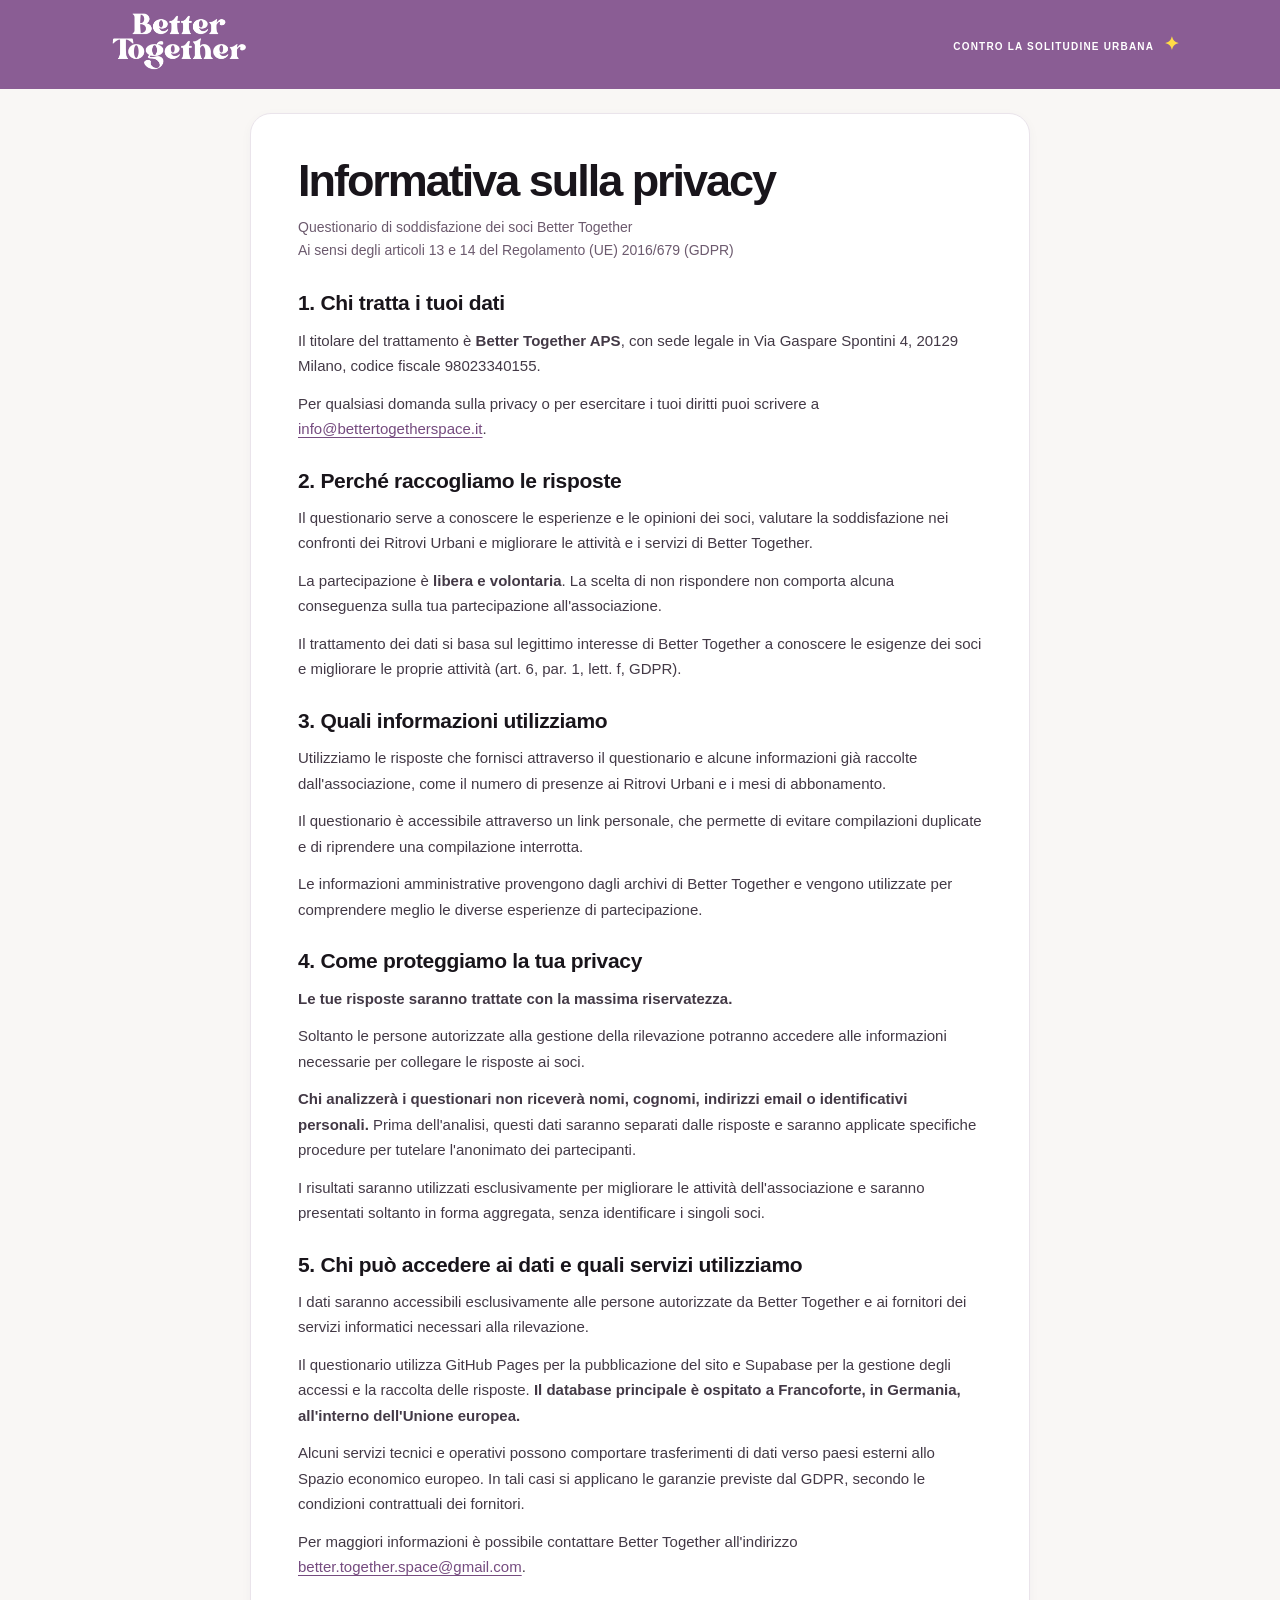
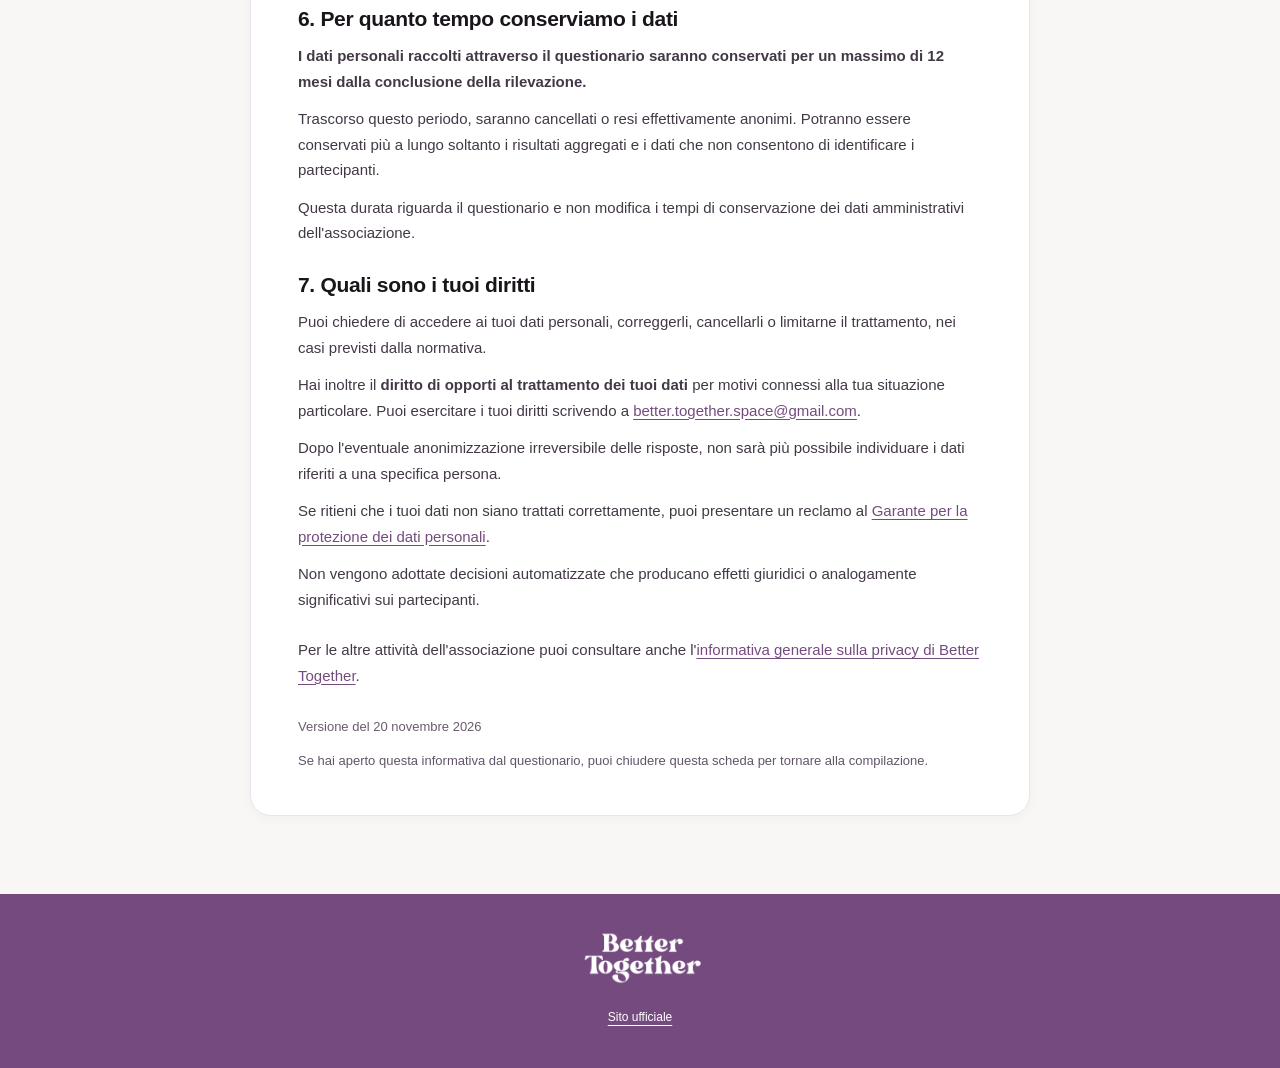
==== commit 79e82509: "Update contact email for privacy inquiries" ====
--- a/privacy.html
+++ b/privacy.html
@@ -16,7 +16,7 @@
 <p class="privacy-subtitle">Questionario di soddisfazione dei soci Better Together<br>Ai sensi degli articoli 13 e 14 del Regolamento (UE) 2016/679 (GDPR)</p>
 <section><h2>1. Chi tratta i tuoi dati</h2>
 <p>Il titolare del trattamento è <strong>Better Together APS</strong>, con sede legale in Via Gaspare Spontini 4, 20129 Milano, codice fiscale 98023340155.</p>
-<p>Per qualsiasi domanda sulla privacy o per esercitare i tuoi diritti puoi scrivere a <a href="mailto:better.together.space@gmail.com">better.together.space@gmail.com</a>.</p></section>
+<p>Per qualsiasi domanda sulla privacy o per esercitare i tuoi diritti puoi scrivere a <a href="mailto:info@bettertogetherspace.it">info@bettertogetherspace.it</a>.</p></section>
 <section><h2>2. Perché raccogliamo le risposte</h2>
 <p>Il questionario serve a conoscere le esperienze e le opinioni dei soci, valutare la soddisfazione nei confronti dei Ritrovi Urbani e migliorare le attività e i servizi di Better Together.</p>
 <p>La partecipazione è <strong>libera e volontaria</strong>. La scelta di non rispondere non comporta alcuna conseguenza sulla tua partecipazione all'associazione.</p>
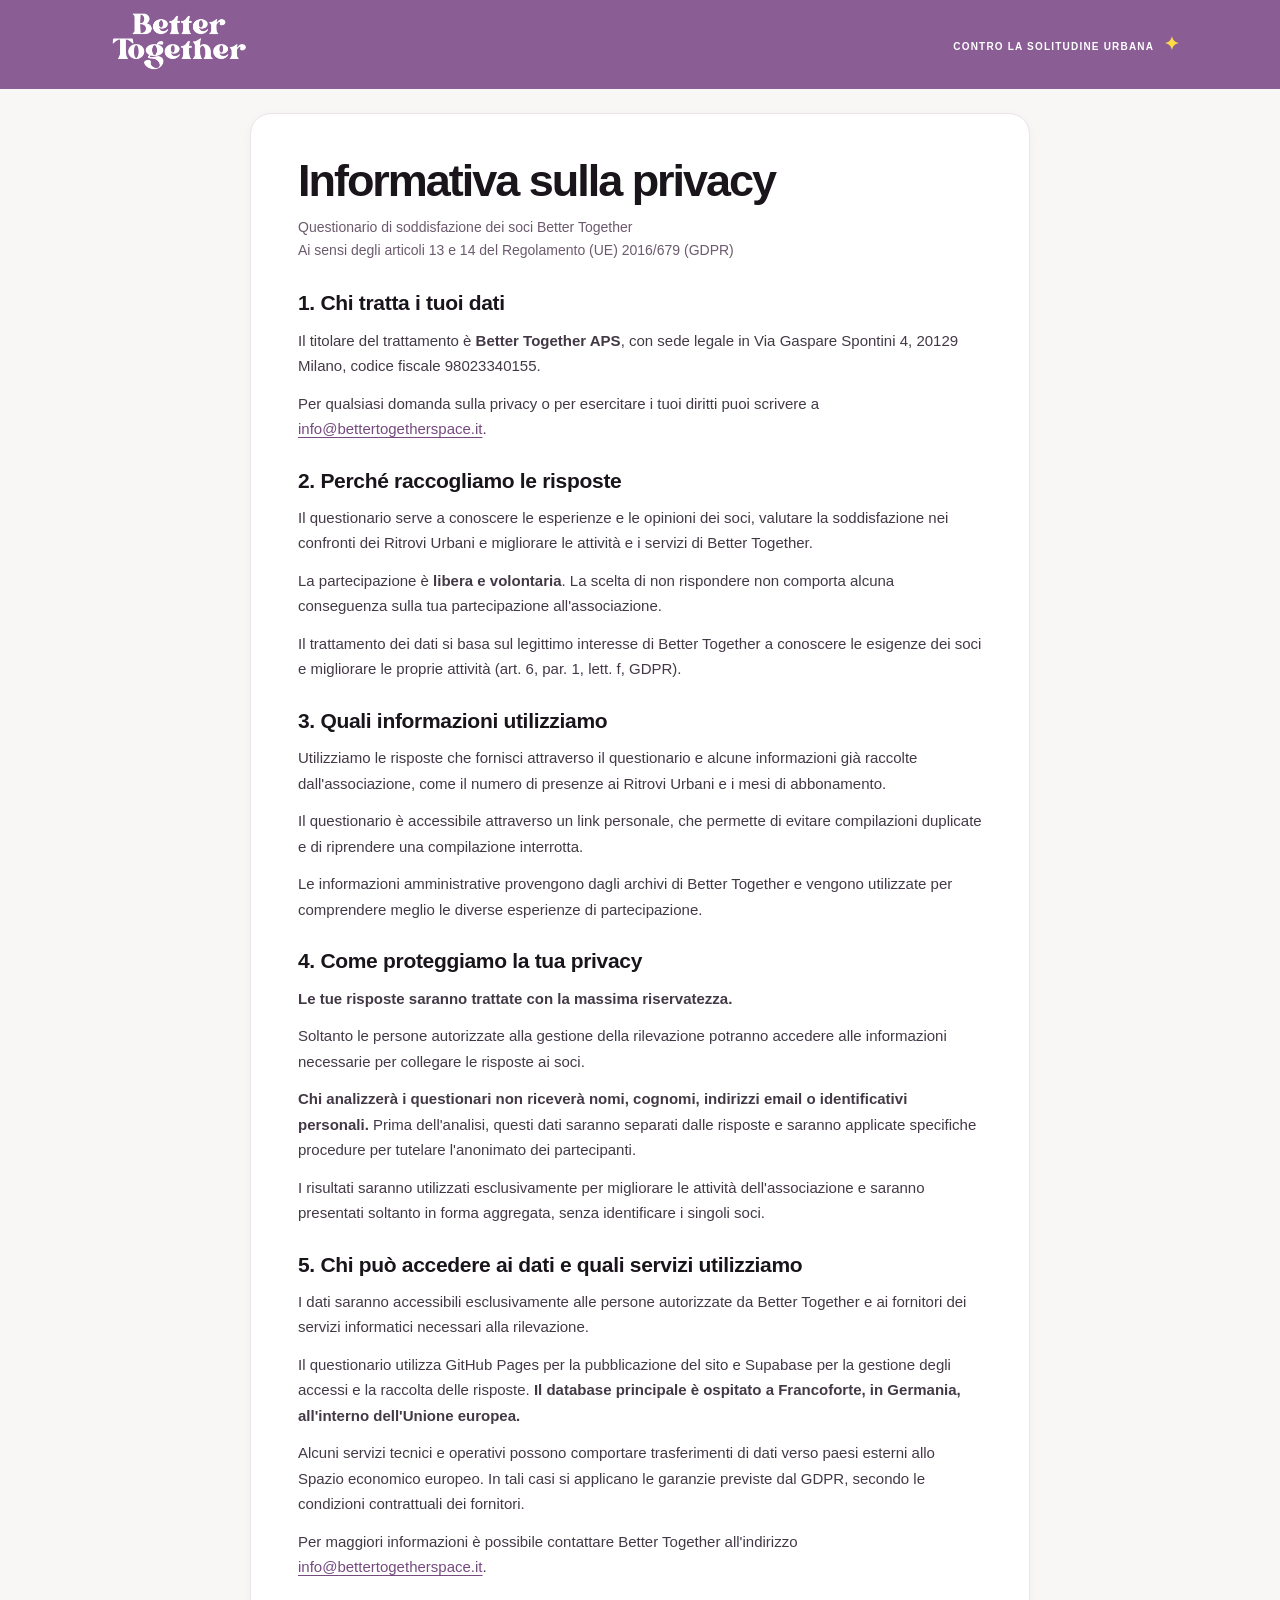
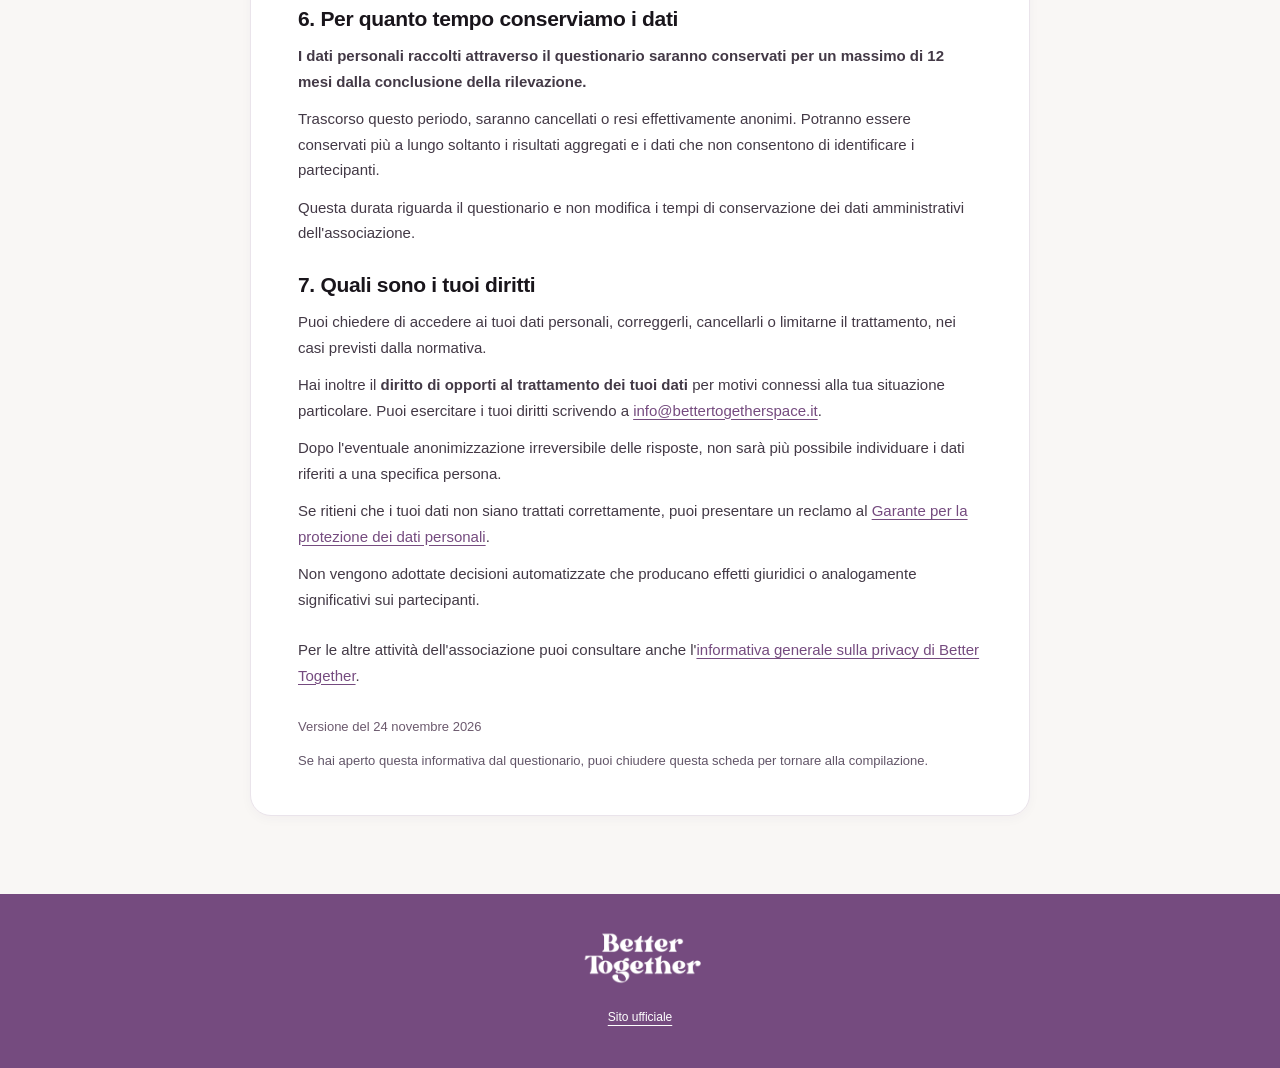
==== commit d84b70da: "Add files via upload" ====
--- a/privacy.html
+++ b/privacy.html
@@ -34,19 +34,19 @@
 <p>I dati saranno accessibili esclusivamente alle persone autorizzate da Better Together e ai fornitori dei servizi informatici necessari alla rilevazione.</p>
 <p>Il questionario utilizza GitHub Pages per la pubblicazione del sito e Supabase per la gestione degli accessi e la raccolta delle risposte. <strong>Il database principale è ospitato a Francoforte, in Germania, all'interno dell'Unione europea.</strong></p>
 <p>Alcuni servizi tecnici e operativi possono comportare trasferimenti di dati verso paesi esterni allo Spazio economico europeo. In tali casi si applicano le garanzie previste dal GDPR, secondo le condizioni contrattuali dei fornitori.</p>
-<p>Per maggiori informazioni è possibile contattare Better Together all'indirizzo <a href="mailto:better.together.space@gmail.com">better.together.space@gmail.com</a>.</p></section>
+<p>Per maggiori informazioni è possibile contattare Better Together all'indirizzo <a href="mailto:info@bettertogetherspace.it">info@bettertogetherspace.it</a>.</p></section>
 <section><h2>6. Per quanto tempo conserviamo i dati</h2>
 <p><strong>I dati personali raccolti attraverso il questionario saranno conservati per un massimo di 12 mesi dalla conclusione della rilevazione.</strong></p>
 <p>Trascorso questo periodo, saranno cancellati o resi effettivamente anonimi. Potranno essere conservati più a lungo soltanto i risultati aggregati e i dati che non consentono di identificare i partecipanti.</p>
 <p>Questa durata riguarda il questionario e non modifica i tempi di conservazione dei dati amministrativi dell'associazione.</p></section>
 <section><h2>7. Quali sono i tuoi diritti</h2>
 <p>Puoi chiedere di accedere ai tuoi dati personali, correggerli, cancellarli o limitarne il trattamento, nei casi previsti dalla normativa.</p>
-<p>Hai inoltre il <strong>diritto di opporti al trattamento dei tuoi dati</strong> per motivi connessi alla tua situazione particolare. Puoi esercitare i tuoi diritti scrivendo a <a href="mailto:better.together.space@gmail.com">better.together.space@gmail.com</a>.</p>
+<p>Hai inoltre il <strong>diritto di opporti al trattamento dei tuoi dati</strong> per motivi connessi alla tua situazione particolare. Puoi esercitare i tuoi diritti scrivendo a <a href="mailto:info@bettertogetherspace.it">info@bettertogetherspace.it</a>.</p>
 <p>Dopo l'eventuale anonimizzazione irreversibile delle risposte, non sarà più possibile individuare i dati riferiti a una specifica persona.</p>
 <p>Se ritieni che i tuoi dati non siano trattati correttamente, puoi presentare un reclamo al <a href="https://www.garanteprivacy.it/" target="_blank" rel="noopener noreferrer">Garante per la protezione dei dati personali</a>.</p>
 <p>Non vengono adottate decisioni automatizzate che producano effetti giuridici o analogamente significativi sui partecipanti.</p></section>
 <p>Per le altre attività dell'associazione puoi consultare anche l'<a href="https://www.bettertogetherspace.it/privacy" target="_blank" rel="noopener noreferrer">informativa generale sulla privacy di Better Together</a>.</p>
-<p class="privacy-date">Versione del 20 novembre 2026</p>
+<p class="privacy-date">Versione del 24 novembre 2026</p>
 <p class="privacy-hint">Se hai aperto questa informativa dal questionario, puoi chiudere questa scheda per tornare alla compilazione.</p>
 </div></article></main>
 <footer class="site-footer"><div class="footer-logo"><img src="logo.png" alt="Better Together" width="132" height="60"></div><div><a href="https://www.bettertogetherspace.it/" target="_blank" rel="noopener noreferrer">Sito ufficiale</a></div></footer>
